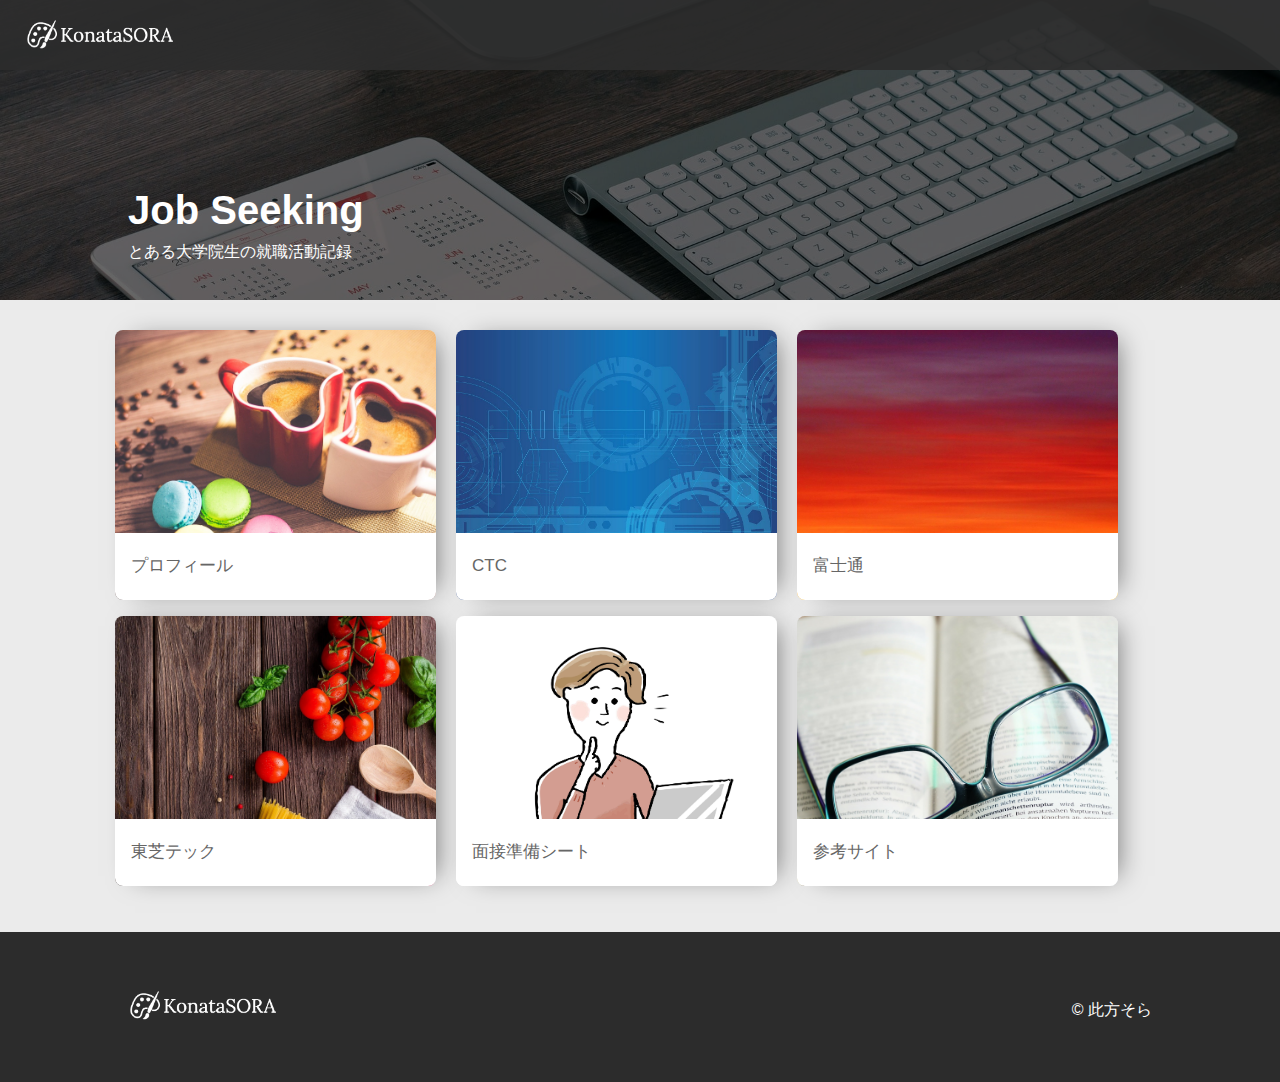
==== index.html @ f280b7af "Add files via upload" ====
<!DOCTYPE html>
<html lang="ja">

<head>
    <meta charset="UTF-8">
    <meta http-equiv="X-UA-Compatible" content="IE=edge">
    <meta name="viewport" content="width=device-width, initial-scale=1.0">
    <meta name="robots" content="noindex">
    <link rel="icon" href="images/favicon.png">
    <link rel="stylesheet" href="styles/style.css">
    <link rel="stylesheet" href="styles/vendors/bootstrap-reboot.css">
    <link rel="preconnect" href="https://fonts.gstatic.com">
    <link href="https://fonts.googleapis.com/css2?family=Noto+Sans+JP:wght@400;700&family=Noto+Serif+JP:wght@600;700&family=PT+Serif&display=swap" rel="stylesheet">

    <title>Job Seeking</title>
</head>

<body>
    <div id="global-container">
        <div id="container">
            <header class="header">
                <div class="logo">
                    <a href="index.html"><img src="images/logo.png" alt="" class="logo__img"></a>
                </div>
                <nav class="header__nav">

                </nav>

            </header>
            <div id="content">
                <div class="hero">
                    <div class="hero__title">Job Seeking</div>
                    <div class="hero__subtitle">とある大学院生の就職活動記録</div>
                    <div class="bg-img img-darken" style="background-image: url(images/hero-image.jpg)"></div>

                </div>
            </div>
            <div id="main-content">
                <main>
                    <section class="article">
                        <a class="card" href="pages/profile/main.html">

                            <div class="card__inner">
                                <div class="card__item">
                                    <div class="bg-img" style="background-image: url(images/profile-image.jpg)"></div>
                                </div>
                                <div class="card__title">プロフィール</div>
                                    
                            </div>
                        </a>

                        <a class="card" href="pages/ctc/overview.html">

                            <div class="card__inner">
                                <div class="card__item">
                                    <div class="bg-img" style="background-image: url(images/ctc-image.jpg)"></div>
                                </div>
                                <div class="card__title">CTC</div>
                                    
                            </div>
                        </a>

                        <a class="card" href="pages/fujitsu/overview.html">

                            <div class="card__inner">
                                <div class="card__item">
                                    <div class="bg-img" style="background-image: url(images/fujitsu-image.jpg)"></div>
                                </div>
                                <div class="card__title">富士通</div>
                                    
                            </div>
                        </a>

                        <a class="card" href="pages/tec/overview.html">

                            <div class="card__inner">
                                <div class="card__item">
                                    <div class="bg-img" style="background-image: url(images/tec-image.jpg)"></div>
                                </div>
                                <div class="card__title">東芝テック</div>
                                    
                            </div>
                        </a>

                        <a class="card" href="pages/interview/main.html">

                            <div class="card__inner">
                                <div class="card__item">
                                    <div class="bg-img" style="background-image: url(images/interview-image.jpg)"></div>
                                </div>
                                <div class="card__title">面接準備シート</div>
                                    
                            </div>
                        </a>

                        <a class="card" href="ref.html">

                            <div class="card__inner">
                                <div class="card__item">
                                    <div class="bg-img" style="background-image: url(images/ref-image.jpg)"></div>
                                </div>
                                <div class="card__title">参考サイト</div>
                                    
                            </div>
                        </a>

                    </section>
                </main>

            </div>
            <footer class="footer">
                <div class="footer__logo">
                    <a href="index.html"><img src="images/logo.png" alt="" class="footer__img"></a>
                </div>
                <div class="footer__copyright">
                &copy; 此方そら
                </div>
            </footer>
        </div>
    </div>
</body>

</html>
---- styles/style.css ----
@-webkit-keyframes kf-img-show {
  0% {
    opacity: 0;
  }
  50% {
    opacity: 0;
  }
  50.1% {
    opacity: 1;
    -webkit-transform: scale(1.5);
            transform: scale(1.5);
  }
  100% {
    opacity: 1;
  }
}

@keyframes kf-img-show {
  0% {
    opacity: 0;
  }
  50% {
    opacity: 0;
  }
  50.1% {
    opacity: 1;
    -webkit-transform: scale(1.5);
            transform: scale(1.5);
  }
  100% {
    opacity: 1;
  }
}

.img-zoom:hover, .card__item:hover {
  -webkit-transform: scale(1.05);
          transform: scale(1.05);
  -webkit-transition: -webkit-transform 0.3s;
  transition: -webkit-transform 0.3s;
  transition: transform 0.3s;
  transition: transform 0.3s, -webkit-transform 0.3s;
}

.hover-darken:hover::before, .card__item:hover::before {
  content: "";
  position: absolute;
  top: 0;
  left: 0;
  width: 100%;
  height: 100%;
  z-index: 2;
  background-color: rgba(0, 0, 0, 0.4);
}

.bg-img {
  background-image: url(images/profile-image.jpg);
  background-repeat: no-repeat;
  background-position: center;
  background-size: cover;
  width: 100%;
  height: 100%;
}

.img-darken::before {
  content: "";
  position: absolute;
  top: 0;
  left: 0;
  width: 100%;
  height: 100%;
  z-index: 1;
  background-color: rgba(0, 0, 0, 0.6);
}

.mobile-menu {
  position: fixed;
  right: 10px;
}

.mobile-menu__cover {
  position: absolute;
  top: 0;
  left: 0;
  width: 100%;
  height: 100%;
  background-color: rgba(0, 0, 0, 0.3);
  opacity: 0;
  visibility: hidden;
  -webkit-transition: opacity 1s;
  transition: opacity 1s;
  cursor: pointer;
  z-index: 20;
}

.mobile-menu__btn {
  background-color: transparent;
  border: none;
  outline: none !important;
}

.mobile-menu__btn > span {
  background-color: white;
  width: 35px;
  height: 2px;
  margin-bottom: 9px;
  display: block;
  -webkit-transition: -webkit-transform 0.7s;
  transition: -webkit-transform 0.7s;
  transition: transform 0.7s;
  transition: transform 0.7s, -webkit-transform 0.7s;
}

.mobile-menu__btn > span:last-child {
  margin-bottom: 0;
}

.mobile-menu__content {
  height: 100%;
  position: fixed;
  top: 0;
  right: 0;
  width: 250px;
  -webkit-transform: translateX(250px);
          transform: translateX(250px);
  -webkit-transition: -webkit-transform 0.5s;
  transition: -webkit-transform 0.5s;
  transition: transform 0.5s;
  transition: transform 0.5s, -webkit-transform 0.5s;
  background-color: rgba(0, 0, 0, 0.8);
}

.mobile-menu__item {
  list-style: none;
  display: block;
  padding: 0;
  text-decoration: none;
  margin-bottom: 20px;
}

.mobile-menu__item:nth-child(1) {
  margin-top: 100px;
}

.mobile-menu__item:hover .mobile-menu__link {
  color: #ff798f;
}

.mobile-menu__item:hover .mobile-menu__horizon-var {
  --d: 100%;
}

.mobile-menu__link {
  display: block;
  margin-top: 30px;
  padding: 0 20px;
  font-size: 22px;
  text-decoration: none !important;
  color: white;
}

.mobile-menu__horizon-var {
  display: block;
  background: -webkit-gradient(linear, left top, left bottom, from(#ff798f), to(#ff798f)) 0 100%/var(--d, 0) 3px no-repeat;
  background: linear-gradient(#ff798f, #ff798f) 0 100%/var(--d, 0) 3px no-repeat;
  -webkit-transition: 0.5s;
  transition: 0.5s;
  width: 80%;
  height: 1px;
  margin-top: 10px;
}

.menu-open .mobile-menu__cover {
  opacity: 1;
  visibility: visible;
}

.menu-open .mobile-menu__btn > span:nth-child(1) {
  -webkit-transform: translateY(11px) rotate(135deg);
          transform: translateY(11px) rotate(135deg);
}

.menu-open .mobile-menu__btn > span:nth-child(2) {
  -webkit-transform: translateX(-18px) scaleX(0);
          transform: translateX(-18px) scaleX(0);
}

.menu-open .mobile-menu__btn > span:nth-child(3) {
  -webkit-transform: translateY(-11px) rotate(-135deg);
          transform: translateY(-11px) rotate(-135deg);
}

.menu-open .mobile-menu__content {
  opacity: 1;
  visibility: visible;
  -webkit-transform: translateX(0px);
          transform: translateX(0px);
  z-index: -1;
}

.font-sm, .blog__question, .blog__article p, .blog__article a, .blog__article li {
  font-size: 14px;
}

.mb-sm, .blog__question-box, .card, .blog__article h1, .blog__article h2, .blog__article h3, .blog__article p, .blog__article ul {
  margin-bottom: 16px !important;
}

.blog__question {
  position: relative;
  background-color: #fdd9df;
  color: #3b2c30;
  padding: 15px;
  cursor: pointer;
}

.blog__question::before {
  content: '';
  display: block;
  background-color: #fff;
  position: absolute;
  top: 50%;
  width: 15px;
  height: 2px;
  right: 25px;
}

.blog__question::after {
  content: '';
  display: block;
  background-color: #fff;
  position: absolute;
  top: 50%;
  width: 15px;
  height: 2px;
  right: 25px;
  -webkit-transform: rotate(90deg);
          transform: rotate(90deg);
  -webkit-transition: .3s;
  transition: .3s;
}

.blog__question.acd-active::before {
  opacity: 0;
}

.blog__question.acd-active::after {
  -webkit-transform: rotate(0);
          transform: rotate(0);
  -webkit-transition: .3s;
  transition: .3s;
}

.blog__answer {
  height: 0;
  overflow: hidden;
  opacity: 0;
  -webkit-transition-duration: .3s;
          transition-duration: .3s;
}

.blog__answer.acd-open {
  border: 1px solid #fdd9df;
  padding: 1.5em 1.5em 0.7em 1.5em;
  line-height: normal;
  height: auto;
  opacity: 1;
}

.blog__question-text {
  width: 85%;
  margin-left: 5px;
}

body {
  font-family: sans-serif !important;
  background-color: #ebebeb !important;
}

img {
  max-width: 100%;
  vertical-align: bottom;
}

.font-sm, .blog__question, .blog__article p, .blog__article a, .blog__article li {
  font-size: 14px;
}

.font-md, .card__title, .blog__article h3 {
  font-size: 17px;
}

.font-lr, .blog__article h2 {
  font-size: 22px;
}

.font-lg, .blog__article h1 {
  font-size: 25px;
}

.mb-sm, .blog__question-box, .card, .blog__article h1, .blog__article h2, .blog__article h3, .blog__article p, .blog__article ul {
  margin-bottom: 16px !important;
}

.mb-lg {
  margin-bottom: 80px !important;
}

.pb-sm {
  padding-bottom: 16px !important;
}

.pb-lg {
  padding-bottom: 80px !important;
}

#container {
  position: relative;
  z-index: 10;
}

.content-width, .article, .blog, .blog__article {
  width: 90%;
  margin: 0 auto;
  max-width: 1070px;
}

.flex, .article {
  display: -webkit-box;
  display: -ms-flexbox;
  display: flex;
  -webkit-box-orient: vertical;
  -webkit-box-direction: normal;
      -ms-flex-direction: column;
          flex-direction: column;
}

#main-content {
  margin-top: 30px;
}

.header {
  position: fixed;
  top: 0;
  left: 0;
  width: 100%;
  height: 70px;
  background-color: rgba(44, 44, 44, 0.9);
  display: -webkit-box;
  display: -ms-flexbox;
  display: flex;
  -webkit-box-align: center;
      -ms-flex-align: center;
          align-items: center;
  z-index: 100;
}

.header-menu {
  opacity: 0;
  visibility: hidden;
}

.hero {
  position: relative;
  top: 0;
  left: 0;
  width: 100%;
  height: 300px;
}

.hero__title {
  position: absolute;
  color: white;
  top: 200px;
  left: 10%;
  font-size: 30px;
  font-weight: 800;
  z-index: 10;
}

.hero__subtitle {
  position: absolute;
  color: white;
  top: 240px;
  left: 10%;
  font-size: 12px;
  z-index: 10;
}

.logo__img {
  position: fixed;
  top: 18px;
  left: 25px;
  width: 150px;
}

.card {
  position: relative;
  height: 270px;
  width: 100%;
  cursor: pointer;
}

.card__inner {
  position: relative;
  width: 100%;
  height: 100%;
  border-radius: 8px;
  overflow: hidden;
  -webkit-box-shadow: 10px 0 25px -10px rgba(0, 0, 0, 0.5);
          box-shadow: 10px 0 25px -10px rgba(0, 0, 0, 0.5);
}

.card__item {
  height: 100%;
  width: 100%;
}

.card__item::after {
  content: '';
  position: absolute;
  top: 75%;
  left: 0;
  right: 0;
  bottom: 0;
  background-color: white;
  z-index: 3;
}

.card__item:hover::after {
  content: '';
  position: absolute;
  top: 75%;
  left: 0;
  right: 0;
  bottom: 0;
  background-color: #dddddd;
  z-index: 3;
}

.card__title {
  position: absolute;
  bottom: 8%;
  left: 5%;
  color: #666666;
  z-index: 3;
}

.blog {
  min-height: 100vh;
  background-color: white;
  padding: 0 0 50px 0;
}

.blog__article h1 {
  padding-top: 30px;
}

.blog__article h2 {
  border-left: solid 3px #9c9c9c;
  padding: 0 10px;
  margin-top: 50px;
}

.blog__article ul {
  border: dotted 2px gray;
  padding-top: 10px;
  padding-bottom: 10px;
  padding-right: 20px;
}

.blog__article li {
  line-height: 2em;
}

.marker {
  background: -webkit-gradient(linear, left top, left bottom, color-stop(70%, transparent), color-stop(70%, #c1e0ff));
  background: linear-gradient(transparent 70%, #c1e0ff 70%);
}

.footer {
  background-color: #2c2c2c;
  height: 150px;
  width: 100%;
  margin-top: 30px;
  position: relative;
}

.footer__img {
  position: absolute;
  left: 10%;
  bottom: 40%;
  width: 130px;
}

.footer__copyright {
  position: absolute;
  right: 10%;
  bottom: 40%;
  color: white;
}

@media (min-width: 480px) {
  .hero__title {
    position: absolute;
    color: white;
    top: 180px;
    left: 10%;
    font-size: 40px;
    font-weight: 800;
    z-index: 10;
  }
  .hero__subtitle {
    position: absolute;
    color: white;
    top: 240px;
    left: 10%;
    font-size: 16px;
    z-index: 10;
  }
  .mobile-menu__content {
    width: 350px;
    -webkit-transform: translateX(350px);
            transform: translateX(350px);
  }
  .blog__question-text {
    width: 90%;
  }
  .footer {
    background-color: #2c2c2c;
    height: 150px;
    width: 100%;
    margin-top: 30px;
    position: relative;
  }
  .footer__img {
    position: absolute;
    left: 10%;
    bottom: 40%;
    width: 150px;
  }
}

@media (min-width: 600px) {
  .flex, .article {
    display: -webkit-box;
    display: -ms-flexbox;
    display: flex;
    -webkit-box-orient: horizontal;
    -webkit-box-direction: normal;
        -ms-flex-direction: row;
            flex-direction: row;
    -ms-flex-wrap: wrap;
        flex-wrap: wrap;
  }
  .card {
    -ms-flex-preferred-size: 45%;
        flex-basis: 45%;
    margin: 0 10px;
  }
  .mobile-menu {
    opacity: 0;
    visibility: hidden;
  }
  .header-menu {
    width: 100%;
    text-align: center;
    vertical-align: middle;
    margin-top: 10px;
    opacity: 1;
    visibility: visible;
  }
  .header-menu__content {
    display: -webkit-box;
    display: -ms-flexbox;
    display: flex;
  }
  .header-menu__link {
    color: white;
    padding: 0;
    text-decoration: none !important;
  }
  .header-menu__item {
    -webkit-box-orient: vertical;
    -webkit-box-direction: normal;
        -ms-flex-direction: column;
            flex-direction: column;
    list-style-type: none;
    -ms-flex-preferred-size: 30%;
        flex-basis: 30%;
  }
  .header-menu__selector:hover {
    color: #ff798f;
  }
}

@media (min-width: 960px) {
  .flex, .article {
    display: -webkit-box;
    display: -ms-flexbox;
    display: flex;
    -webkit-box-orient: horizontal;
    -webkit-box-direction: normal;
        -ms-flex-direction: row;
            flex-direction: row;
    -ms-flex-wrap: wrap;
        flex-wrap: wrap;
  }
  .card {
    -ms-flex-preferred-size: 30%;
        flex-basis: 30%;
    margin: 0 10px;
  }
  .font-sm-up, .blog__article p, .blog__article li, .blog__article a, .blog__question-text {
    font-size: 17px;
  }
  .font-md-up, .blog__article h3 {
    font-size: 20px;
  }
  .font-lr-up, .blog__article h2 {
    font-size: 25px;
  }
  .font-lg-up, .blog__article h1 {
    font-size: 28px;
  }
  .mb-sm-up, .blog__article h1, .blog__article h2, .blog__article h3, .blog__article p, .blog__article ul, .blog__question-box {
    margin-bottom: 20px !important;
  }
  .blog__article h2 {
    border-left: solid 3px #9c9c9c;
    padding: 0 10px;
    margin-top: 50px;
  }
}
/*# sourceMappingURL=style.css.map */
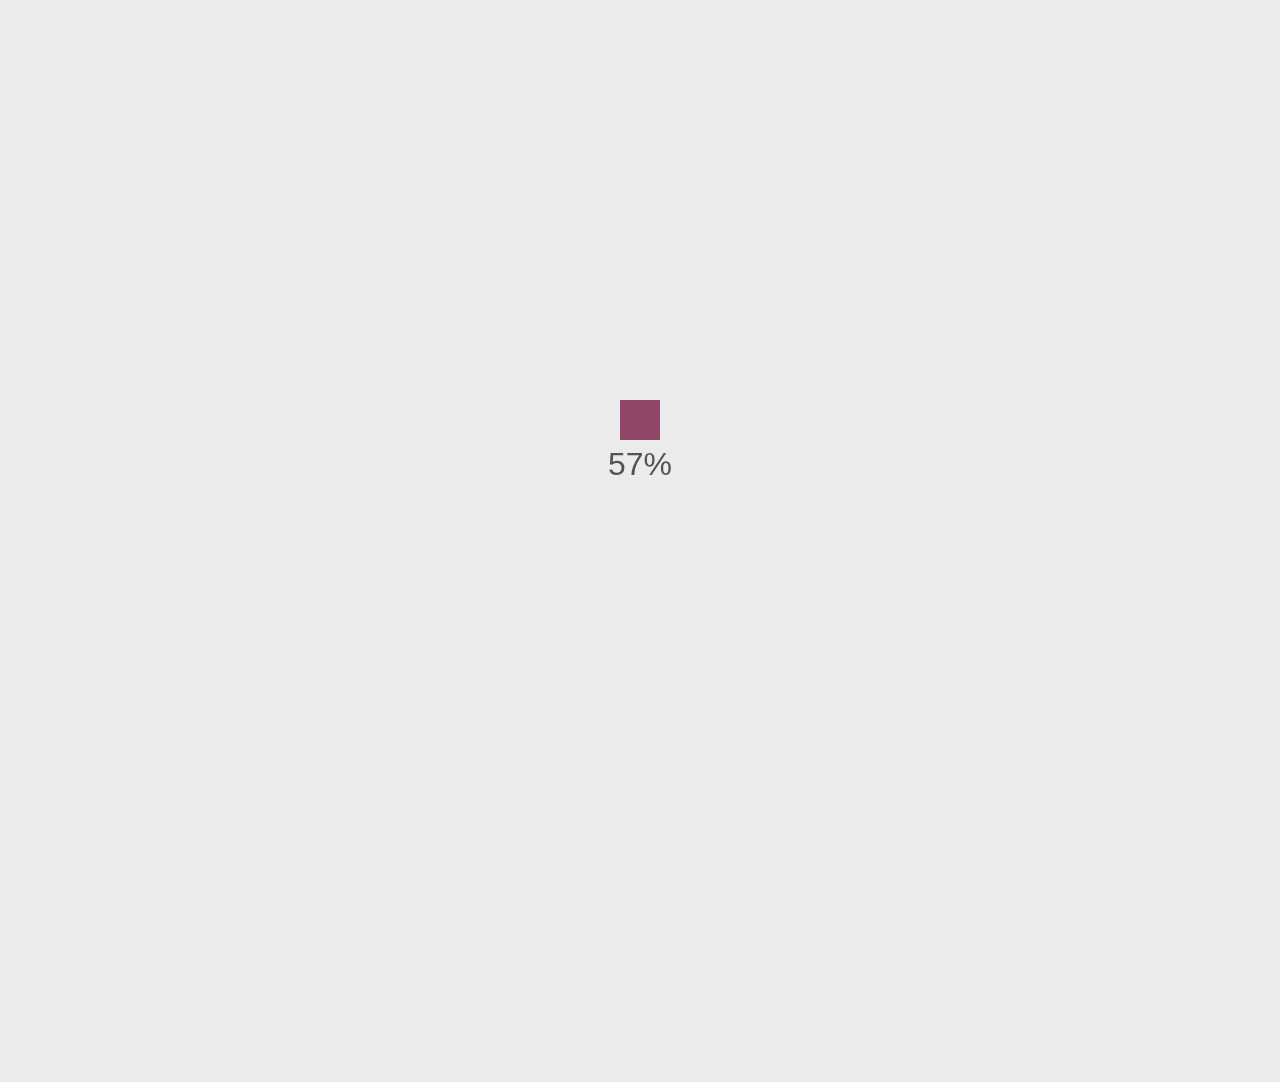
==== commit a05b2166: "Add files via upload" ====
--- a/index.html
+++ b/index.html
@@ -6,11 +6,21 @@
     <meta http-equiv="X-UA-Compatible" content="IE=edge">
     <meta name="viewport" content="width=device-width, initial-scale=1.0">
     <meta name="robots" content="noindex">
+
+    <meta property="og:type" content="website">
+    <meta property="og:url" content="https://oosky9.github.io/JobSeeking/">
+    <meta property="og:title" content="Job Seeking">
+    <meta property="og:description" content="とある大学院生の就職活動記録">
+    <meta property="og:image" content="https://oosky9.github.io/JobSeeking/images/hero-image.jpg">
+
+
     <link rel="icon" href="images/favicon.png">
     <link rel="stylesheet" href="styles/style.css">
     <link rel="stylesheet" href="styles/vendors/bootstrap-reboot.css">
     <link rel="preconnect" href="https://fonts.gstatic.com">
     <link href="https://fonts.googleapis.com/css2?family=Noto+Sans+JP:wght@400;700&family=Noto+Serif+JP:wght@600;700&family=PT+Serif&display=swap" rel="stylesheet">
+
+    <script src="scripts/vendors/pace.js"></script>
 
     <title>Job Seeking</title>
 </head>
@@ -110,7 +120,7 @@
             </div>
             <footer class="footer">
                 <div class="footer__logo">
-                    <a href="index.html"><img src="images/logo.png" alt="" class="footer__img"></a>
+                    <img src="images/logo.png" alt="" class="footer__img">
                 </div>
                 <div class="footer__copyright">
                 &copy; 此方そら
--- a/styles/style.css
+++ b/styles/style.css
@@ -499,6 +499,98 @@
   color: white;
 }
 
+.pace-done #global-container {
+  -webkit-transition: opacity 1s;
+  transition: opacity 1s;
+  opacity: 1;
+}
+
+#global-container {
+  opacity: 0;
+}
+
+.pace {
+  z-index: 2000;
+  position: fixed;
+  margin: auto;
+  top: 0;
+  left: 0;
+  right: 0;
+  bottom: 0;
+  width: 100px;
+  height: 100px;
+}
+
+.pace .pace-progress {
+  -webkit-transform: none !important;
+          transform: none !important;
+  text-align: center;
+}
+
+.pace .pace-progress::after {
+  content: attr(data-progress-text);
+  display: block;
+  font-weight: 100;
+  font-size: 2em;
+  font-family: 'Helvetica Neue', 'Yu Gothic', 'Meiryo', sans-serif;
+  color: #535353;
+}
+
+.pace.pace-inactive {
+  display: none;
+}
+
+.pace-progress-inner {
+  width: 40px;
+  height: 40px;
+  background-color: #904669;
+  margin: 0 auto;
+  -webkit-animation-name: sk-rotateplane;
+          animation-name: sk-rotateplane;
+  -webkit-animation-duration: 1.2s;
+          animation-duration: 1.2s;
+  -webkit-animation-timing-function: ease-in-out;
+          animation-timing-function: ease-in-out;
+  -webkit-animation-delay: 0s;
+          animation-delay: 0s;
+  -webkit-animation-iteration-count: infinite;
+          animation-iteration-count: infinite;
+  -webkit-animation-direction: normal;
+          animation-direction: normal;
+  -webkit-animation-fill-mode: forwards;
+          animation-fill-mode: forwards;
+}
+
+@-webkit-keyframes sk-rotateplane {
+  0% {
+    -webkit-transform: perspective(120px) rotateX(0deg) rotateY(0deg);
+            transform: perspective(120px) rotateX(0deg) rotateY(0deg);
+  }
+  50% {
+    -webkit-transform: perspective(120px) rotateX(-180deg) rotateY(0deg);
+            transform: perspective(120px) rotateX(-180deg) rotateY(0deg);
+  }
+  100% {
+    -webkit-transform: perspective(120px) rotateX(-180deg) rotateY(-180deg);
+            transform: perspective(120px) rotateX(-180deg) rotateY(-180deg);
+  }
+}
+
+@keyframes sk-rotateplane {
+  0% {
+    -webkit-transform: perspective(120px) rotateX(0deg) rotateY(0deg);
+            transform: perspective(120px) rotateX(0deg) rotateY(0deg);
+  }
+  50% {
+    -webkit-transform: perspective(120px) rotateX(-180deg) rotateY(0deg);
+            transform: perspective(120px) rotateX(-180deg) rotateY(0deg);
+  }
+  100% {
+    -webkit-transform: perspective(120px) rotateX(-180deg) rotateY(-180deg);
+            transform: perspective(120px) rotateX(-180deg) rotateY(-180deg);
+  }
+}
+
 @media (min-width: 480px) {
   .hero__title {
     position: absolute;
